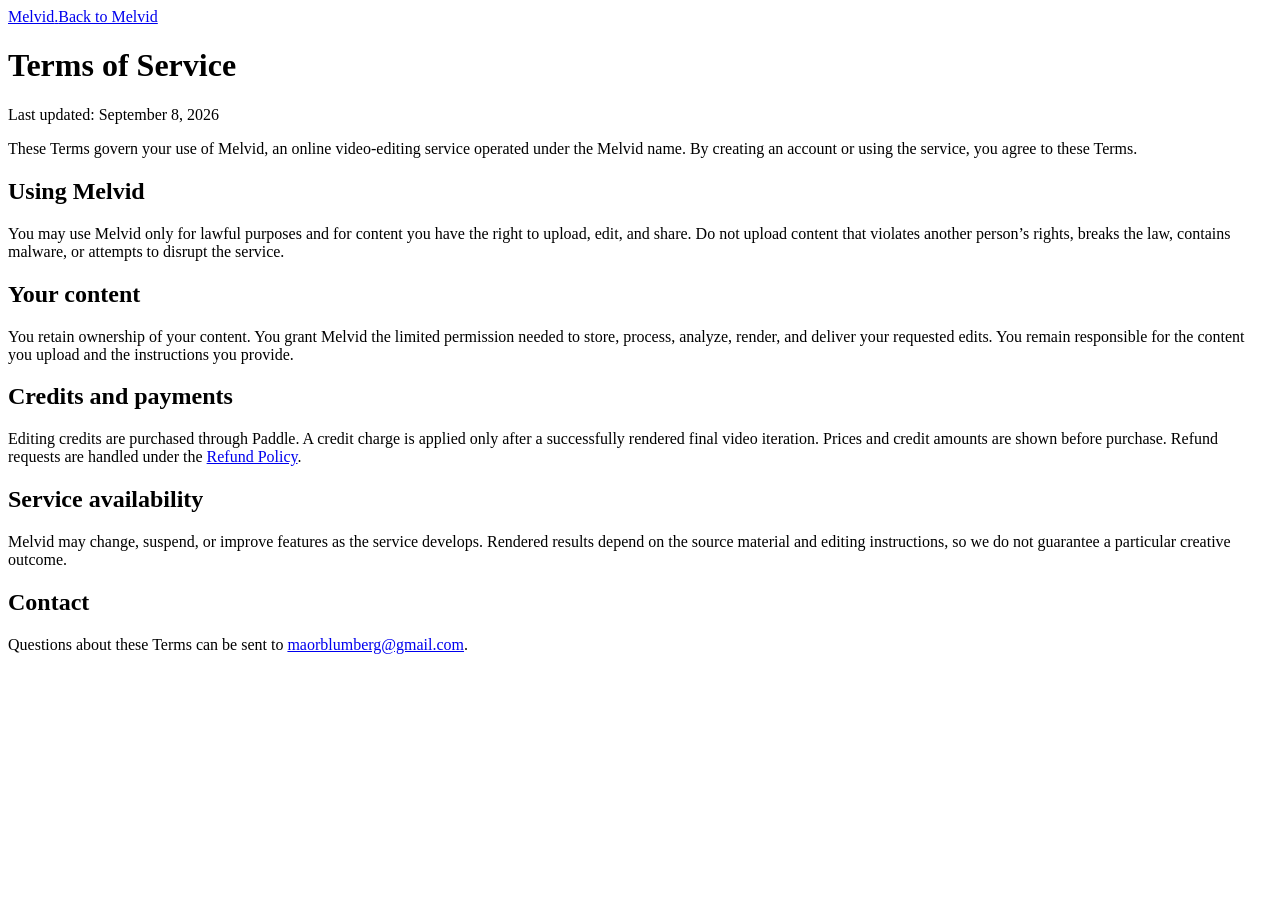
==== service/web/terms.html @ a9accd19 "paddle" ====
<!doctype html>
<html lang="en"><head><meta charset="utf-8"><meta name="viewport" content="width=device-width, initial-scale=1"><title>Terms of Service · Melvid</title><link rel="stylesheet" href="/web/styles.css"></head><body class="legal-page"><header class="shell legal-nav"><a class="brand" href="/" aria-label="Melvid home">Melvid<span class="brand-dot">.</span></a><a class="text-link" href="/">Back to Melvid</a></header><main class="shell"><h1>Terms of Service</h1><p class="legal-meta">Last updated: September 8, 2026</p><p>These Terms govern your use of Melvid, an online video-editing service operated under the Melvid name. By creating an account or using the service, you agree to these Terms.</p><h2>Using Melvid</h2><p>You may use Melvid only for lawful purposes and for content you have the right to upload, edit, and share. Do not upload content that violates another person’s rights, breaks the law, contains malware, or attempts to disrupt the service.</p><h2>Your content</h2><p>You retain ownership of your content. You grant Melvid the limited permission needed to store, process, analyze, render, and deliver your requested edits. You remain responsible for the content you upload and the instructions you provide.</p><h2>Credits and payments</h2><p>Editing credits are purchased through Paddle. A credit charge is applied only after a successfully rendered final video iteration. Prices and credit amounts are shown before purchase. Refund requests are handled under the <a href="/refunds">Refund Policy</a>.</p><h2>Service availability</h2><p>Melvid may change, suspend, or improve features as the service develops. Rendered results depend on the source material and editing instructions, so we do not guarantee a particular creative outcome.</p><h2>Contact</h2><p>Questions about these Terms can be sent to <a href="mailto:maorblumberg@gmail.com">maorblumberg@gmail.com</a>.</p></main></body></html>
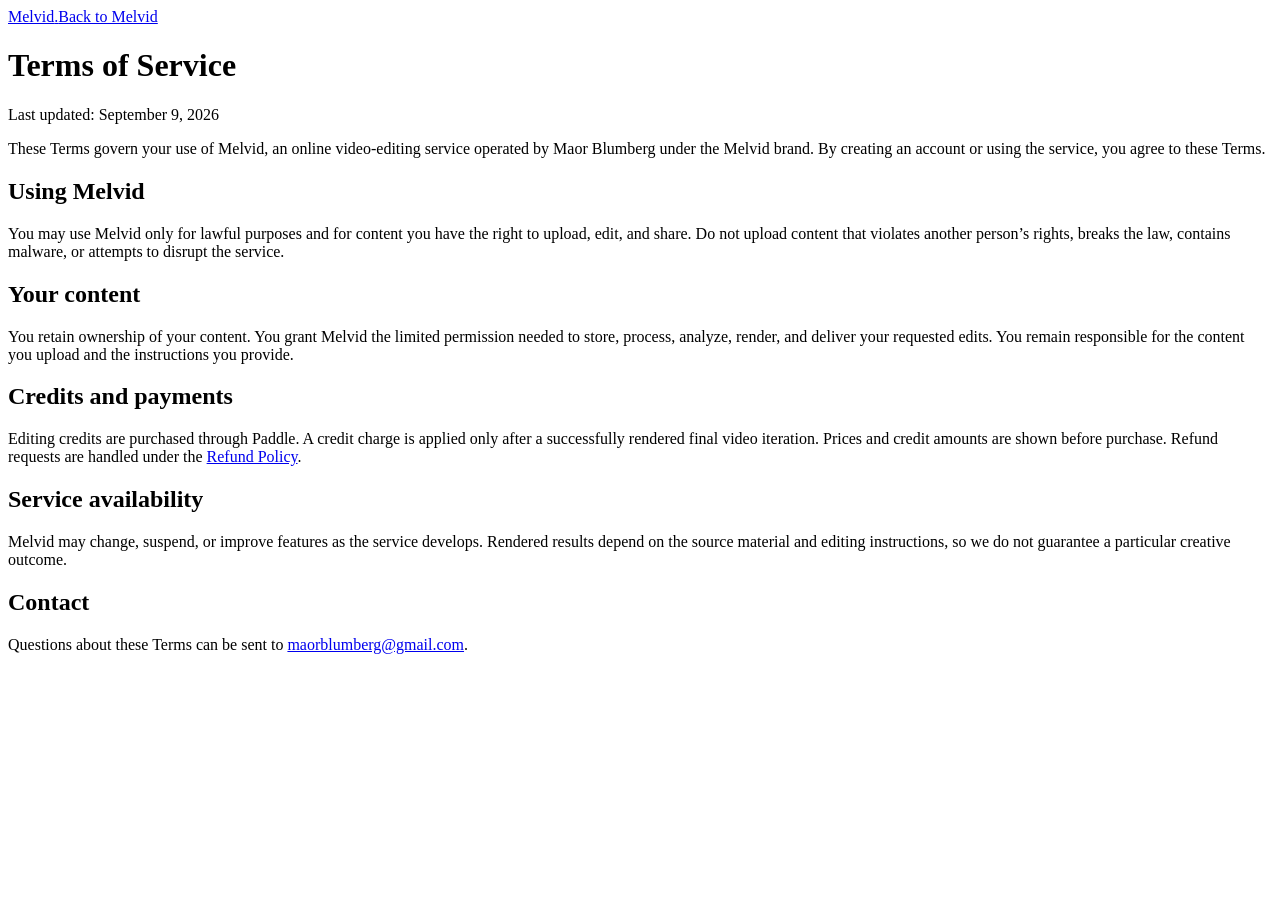
==== commit ad1d10f6: "adding prices" ====
--- a/service/web/terms.html
+++ b/service/web/terms.html
@@ -1,2 +1,2 @@
 <!doctype html>
-<html lang="en"><head><meta charset="utf-8"><meta name="viewport" content="width=device-width, initial-scale=1"><title>Terms of Service · Melvid</title><link rel="stylesheet" href="/web/styles.css"></head><body class="legal-page"><header class="shell legal-nav"><a class="brand" href="/" aria-label="Melvid home">Melvid<span class="brand-dot">.</span></a><a class="text-link" href="/">Back to Melvid</a></header><main class="shell"><h1>Terms of Service</h1><p class="legal-meta">Last updated: September 8, 2026</p><p>These Terms govern your use of Melvid, an online video-editing service operated under the Melvid name. By creating an account or using the service, you agree to these Terms.</p><h2>Using Melvid</h2><p>You may use Melvid only for lawful purposes and for content you have the right to upload, edit, and share. Do not upload content that violates another person’s rights, breaks the law, contains malware, or attempts to disrupt the service.</p><h2>Your content</h2><p>You retain ownership of your content. You grant Melvid the limited permission needed to store, process, analyze, render, and deliver your requested edits. You remain responsible for the content you upload and the instructions you provide.</p><h2>Credits and payments</h2><p>Editing credits are purchased through Paddle. A credit charge is applied only after a successfully rendered final video iteration. Prices and credit amounts are shown before purchase. Refund requests are handled under the <a href="/refunds">Refund Policy</a>.</p><h2>Service availability</h2><p>Melvid may change, suspend, or improve features as the service develops. Rendered results depend on the source material and editing instructions, so we do not guarantee a particular creative outcome.</p><h2>Contact</h2><p>Questions about these Terms can be sent to <a href="mailto:maorblumberg@gmail.com">maorblumberg@gmail.com</a>.</p></main></body></html>
+<html lang="en"><head><meta charset="utf-8"><meta name="viewport" content="width=device-width, initial-scale=1"><title>Terms of Service · Melvid</title><link rel="stylesheet" href="/web/styles.css"></head><body class="legal-page"><header class="shell legal-nav"><a class="brand" href="/" aria-label="Melvid home">Melvid<span class="brand-dot">.</span></a><a class="text-link" href="/">Back to Melvid</a></header><main class="shell"><h1>Terms of Service</h1><p class="legal-meta">Last updated: September 9, 2026</p><p>These Terms govern your use of Melvid, an online video-editing service operated by Maor Blumberg under the Melvid brand. By creating an account or using the service, you agree to these Terms.</p><h2>Using Melvid</h2><p>You may use Melvid only for lawful purposes and for content you have the right to upload, edit, and share. Do not upload content that violates another person’s rights, breaks the law, contains malware, or attempts to disrupt the service.</p><h2>Your content</h2><p>You retain ownership of your content. You grant Melvid the limited permission needed to store, process, analyze, render, and deliver your requested edits. You remain responsible for the content you upload and the instructions you provide.</p><h2>Credits and payments</h2><p>Editing credits are purchased through Paddle. A credit charge is applied only after a successfully rendered final video iteration. Prices and credit amounts are shown before purchase. Refund requests are handled under the <a href="/refunds">Refund Policy</a>.</p><h2>Service availability</h2><p>Melvid may change, suspend, or improve features as the service develops. Rendered results depend on the source material and editing instructions, so we do not guarantee a particular creative outcome.</p><h2>Contact</h2><p>Questions about these Terms can be sent to <a href="mailto:maorblumberg@gmail.com">maorblumberg@gmail.com</a>.</p></main></body></html>
